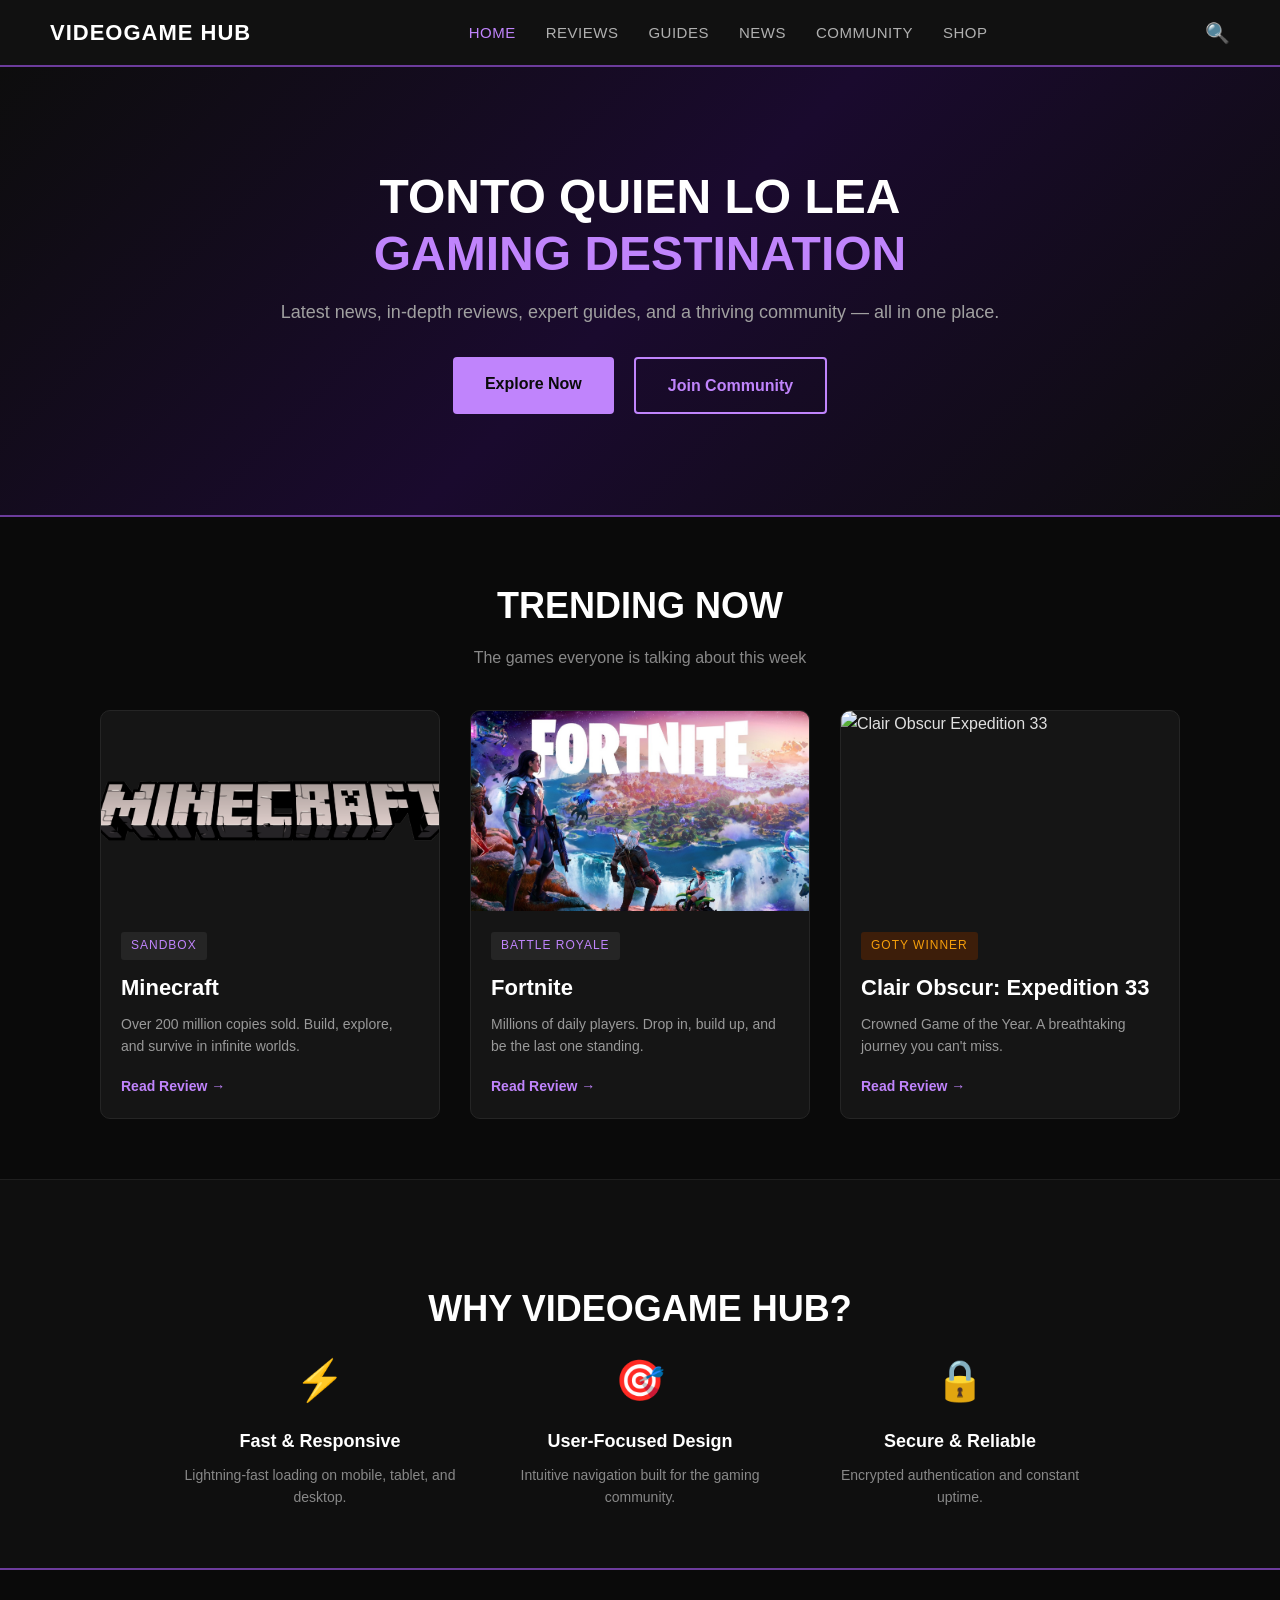
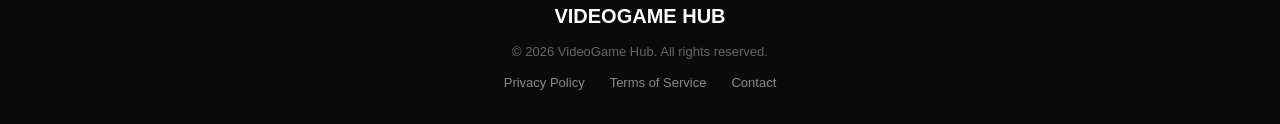
==== index.html @ 98207cf0 "Update index.html" ====
<!DOCTYPE html>
<html lang="en">
<head>
    <meta charset="UTF-8">
    <meta name="viewport" content="width=device-width, initial-scale=1.0">
    <title>VideoGame Hub | Your Ultimate Gaming Destination</title>
    <link rel="stylesheet" href="styles.css">
</head>
<body>
    <header>
        <nav class="navbar">
            <div class="logo">VIDEOGAME HUB</div>
            <ul class="nav-links">
                <li><a href="#" class="active">Home</a></li>
                <li><a href="#">Reviews</a></li>
                <li><a href="#">Guides</a></li>
                <li><a href="#">News</a></li>
                <li><a href="#">Community</a></li>
                <li><a href="#">Shop</a></li>
            </ul>
            <div class="search-icon">🔍</div>
        </nav>
    </header>
    <section class="hero">
        <div class="hero-overlay">
            <h1>TONTO QUIEN LO LEA<br><span>GAMING DESTINATION</span></h1>
            <p>Latest news, in-depth reviews, expert guides, and a thriving community — all in one place.</p>
            <div class="hero-buttons">
                <a href="#" class="btn-primary">Explore Now</a>
                <a href="#" class="btn-secondary">Join Community</a>
            </div>
        </div>
    </section>
    <section class="featured">
        <h2 class="section-title">TRENDING NOW</h2>
        <p class="section-subtitle">The games everyone is talking about this week</p>

        <div class="cards-container">
            <div class="game-card">
                <img src="./imagenes/Minecraft-Logo-2013-2021.png" alt="Minecraft" class="card-img">
                <div class="card-info">
                    <span class="tag">Sandbox</span>
                    <h3>Minecraft</h3>
                    <p>Over 200 million copies sold. Build, explore, and survive in infinite worlds.</p>
                    <a href="#" class="card-link">Read Review →</a>
                </div>
            </div>
            <div class="game-card">
                <img src="./imagenes/fortnite.jpeg" alt="Fortnite" class="card-img">
                <div class="card-info">
                    <span class="tag">Battle Royale</span>
                    <h3>Fortnite</h3>
                    <p>Millions of daily players. Drop in, build up, and be the last one standing.</p>
                    <a href="#" class="card-link">Read Review →</a>
                </div>
            </div>
            <div class="game-card">
                <img src="./imagenes/expedition33.jpg" alt="Clair Obscur Expedition 33" class="card-img">
                <div class="card-info">
                    <span class="tag winner">GOTY Winner</span>
                    <h3>Clair Obscur: Expedition 33</h3>
                    <p>Crowned Game of the Year. A breathtaking journey you can't miss.</p>
                    <a href="#" class="card-link">Read Review →</a>
                </div>
            </div>

        </div>
    </section>
    <section class="why-us">
        <h2 class="section-title">WHY VIDEOGAME HUB?</h2>
        <div class="features-grid">
            <div class="feature-item">
                <span class="feature-icon">⚡</span>
                <h4>Fast & Responsive</h4>
                <p>Lightning-fast loading on mobile, tablet, and desktop.</p>
            </div>
            <div class="feature-item">
                <span class="feature-icon">🎯</span>
                <h4>User-Focused Design</h4>
                <p>Intuitive navigation built for the gaming community.</p>
            </div>
            <div class="feature-item">
                <span class="feature-icon">🔒</span>
                <h4>Secure & Reliable</h4>
                <p>Encrypted authentication and constant uptime.</p>
            </div>
        </div>
    </section>
    <footer>
        <div class="footer-content">
            <div class="footer-logo">VIDEOGAME HUB</div>
            <p>&copy; 2026 VideoGame Hub. All rights reserved.</p>
            <div class="footer-links">
                <a href="#">Privacy Policy</a>
                <a href="#">Terms of Service</a>
                <a href="#">Contact</a>
            </div>
        </div>
    </footer>

</body>
</html>
---- styles.css ----
* {
    margin: 0;
    padding: 0;
    box-sizing: border-box;
}

body {
    font-family: 'Segoe UI', 'Arial', sans-serif;
    background-color: #0a0a0a;
    color: #e0e0e0;
    line-height: 1.6;
}
.navbar {
    display: flex;
    align-items: center;
    justify-content: space-between;
    background-color: #111111;
    padding: 15px 50px;
    border-bottom: 2px solid #6c3c9c;
    position: sticky;
    top: 0;
    z-index: 1000;
}

.logo {
    font-size: 22px;
    font-weight: 700;
    color: #ffffff;
    letter-spacing: 1px;
}

.nav-links {
    list-style: none;
    display: flex;
    gap: 30px;
}

.nav-links a {
    text-decoration: none;
    color: #b0b0b0;
    font-size: 15px;
    font-weight: 500;
    text-transform: uppercase;
    letter-spacing: 0.5px;
    transition: color 0.3s ease;
}

.nav-links a:hover,
.nav-links a.active {
    color: #c084fc;
}

.search-icon {
    font-size: 20px;
    cursor: pointer;
    color: #b0b0b0;
    transition: color 0.3s ease;
}

.search-icon:hover {
    color: #c084fc;
}
.hero {
    background: linear-gradient(135deg, #0d0d0d 0%, #1a0a2e 50%, #0d0d0d 100%);
    min-height: 450px;
    display: flex;
    align-items: center;
    justify-content: center;
    text-align: center;
    border-bottom: 2px solid #6c3c9c;
}

.hero-overlay {
    max-width: 800px;
    padding: 40px 20px;
}

.hero h1 {
    font-size: 48px;
    color: #ffffff;
    margin-bottom: 15px;
    line-height: 1.2;
}

.hero h1 span {
    color: #c084fc;
}

.hero p {
    font-size: 18px;
    color: #a0a0a0;
    margin-bottom: 30px;
}

.hero-buttons {
    display: flex;
    gap: 20px;
    justify-content: center;
    flex-wrap: wrap;
}

.btn-primary {
    background: #c084fc;
    color: #0a0a0a;
    padding: 14px 32px;
    text-decoration: none;
    font-weight: 700;
    border-radius: 4px;
    transition: background 0.3s ease;
}

.btn-primary:hover {
    background: #a855f7;
}

.btn-secondary {
    background: transparent;
    color: #c084fc;
    padding: 14px 32px;
    text-decoration: none;
    font-weight: 700;
    border: 2px solid #c084fc;
    border-radius: 4px;
    transition: all 0.3s ease;
}

.btn-secondary:hover {
    background: #c084fc;
    color: #0a0a0a;
}
.section-title {
    text-align: center;
    font-size: 36px;
    color: #ffffff;
    margin-top: 60px;
    margin-bottom: 10px;
}

.section-subtitle {
    text-align: center;
    color: #888888;
    font-size: 16px;
    margin-bottom: 40px;
}
.cards-container {
    display: flex;
    justify-content: center;
    gap: 30px;
    flex-wrap: wrap;
    padding: 0 50px 40px 50px;
    max-width: 1300px;
    margin: 0 auto;
}

.game-card {
    background: #151515;
    border-radius: 10px;
    overflow: hidden;
    width: 340px;
    border: 1px solid #252525;
    transition: transform 0.3s ease, border-color 0.3s ease, box-shadow 0.3s ease;
}

.game-card:hover {
    transform: translateY(-8px);
    border-color: #c084fc;
    box-shadow: 0 10px 30px rgba(192, 132, 252, 0.15);
}

.card-img {
    width: 100%;
    height: 200px;
    object-fit: cover;
    display: block;
}

.card-info {
    padding: 20px;
}

.tag {
    display: inline-block;
    background: #252525;
    color: #c084fc;
    font-size: 12px;
    padding: 4px 10px;
    border-radius: 3px;
    text-transform: uppercase;
    letter-spacing: 1px;
    margin-bottom: 10px;
}

.tag.winner {
    background: #3d1e0a;
    color: #f59e0b;
}

.card-info h3 {
    font-size: 22px;
    color: #ffffff;
    margin-bottom: 8px;
}

.card-info p {
    font-size: 14px;
    color: #999999;
    margin-bottom: 15px;
}

.card-link {
    text-decoration: none;
    color: #c084fc;
    font-weight: 600;
    font-size: 14px;
    transition: color 0.3s ease;
}

.card-link:hover {
    color: #ffffff;
}
.why-us {
    background: #0f0f0f;
    padding: 40px 50px 60px 50px;
    border-top: 1px solid #1f1f1f;
    margin-top: 20px;
}

.features-grid {
    display: flex;
    justify-content: center;
    gap: 40px;
    flex-wrap: wrap;
    max-width: 1100px;
    margin: 0 auto;
}

.feature-item {
    text-align: center;
    max-width: 280px;
}

.feature-icon {
    font-size: 40px;
    display: block;
    margin-bottom: 15px;
}

.feature-item h4 {
    font-size: 18px;
    color: #ffffff;
    margin-bottom: 8px;
}

.feature-item p {
    font-size: 14px;
    color: #888888;
}
footer {
    background: #0a0a0a;
    border-top: 2px solid #6c3c9c;
    padding: 30px 50px;
    text-align: center;
}

.footer-logo {
    font-size: 20px;
    font-weight: 700;
    color: #ffffff;
    margin-bottom: 10px;
}

footer p {
    font-size: 13px;
    color: #666666;
    margin-bottom: 10px;
}

.footer-links {
    display: flex;
    justify-content: center;
    gap: 25px;
}

.footer-links a {
    text-decoration: none;
    color: #888888;
    font-size: 13px;
    transition: color 0.3s ease;
}

.footer-links a:hover {
    color: #c084fc;
}
@media (max-width: 768px) {
    .navbar {
        flex-direction: column;
        gap: 15px;
        padding: 15px 20px;
    }

    .nav-links {
        gap: 15px;
        flex-wrap: wrap;
        justify-content: center;
    }

    .hero h1 {
        font-size: 28px;
    }

    .cards-container {
        padding: 0 20px 30px 20px;
    }

    .game-card {
        width: 100%;
        max-width: 400px;
    }

    .features-grid {
        gap: 25px;
    }
}
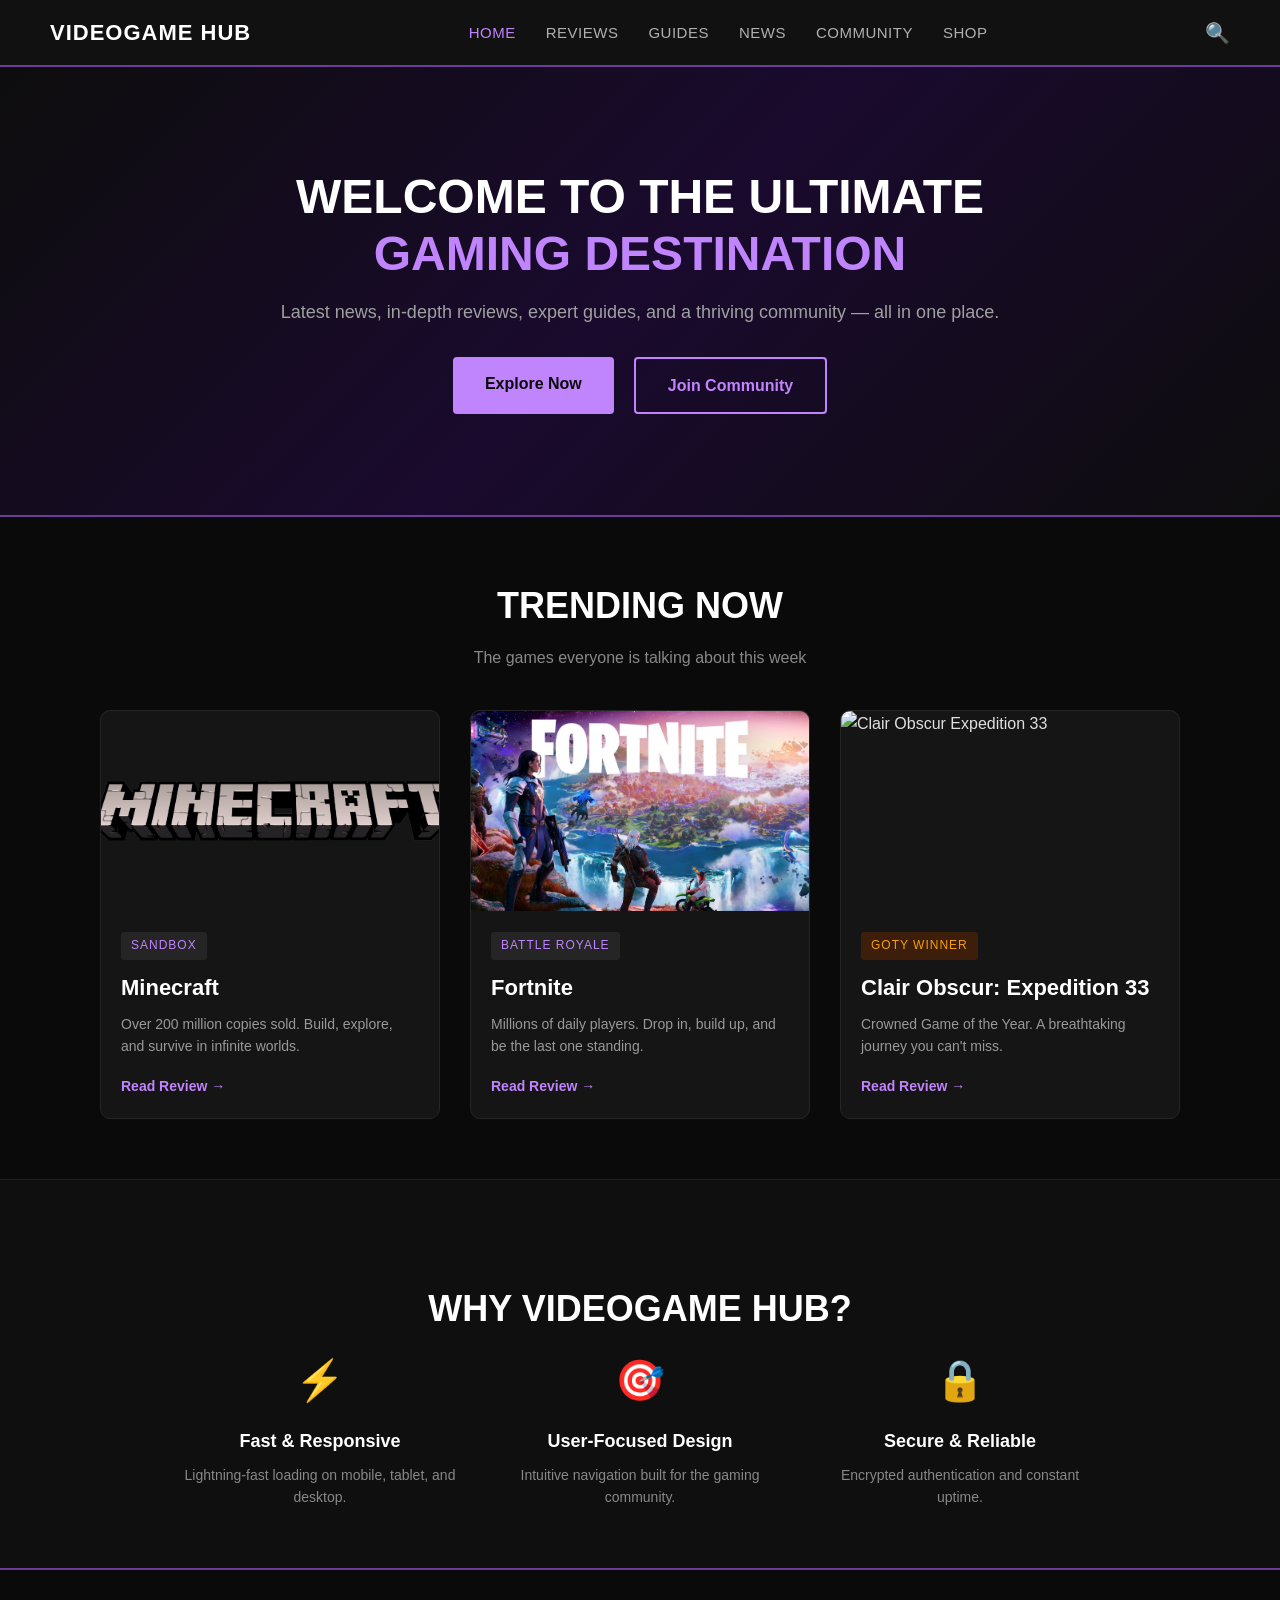
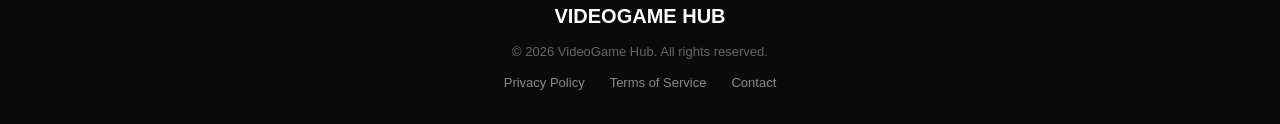
==== commit 2b5c84e1: "Update index.html" ====
--- a/index.html
+++ b/index.html
@@ -3,7 +3,7 @@
 <head>
     <meta charset="UTF-8">
     <meta name="viewport" content="width=device-width, initial-scale=1.0">
-    <title>VideoGame Hub | Your Ultimate Gaming Destination</title>
+    <title>Hola UwU</title>
     <link rel="stylesheet" href="styles.css">
 </head>
 <body>
@@ -23,7 +23,7 @@
     </header>
     <section class="hero">
         <div class="hero-overlay">
-            <h1>TONTO QUIEN LO LEA<br><span>GAMING DESTINATION</span></h1>
+            <h1>WELCOME TO THE ULTIMATE<br><span>GAMING DESTINATION</span></h1>
             <p>Latest news, in-depth reviews, expert guides, and a thriving community — all in one place.</p>
             <div class="hero-buttons">
                 <a href="#" class="btn-primary">Explore Now</a>
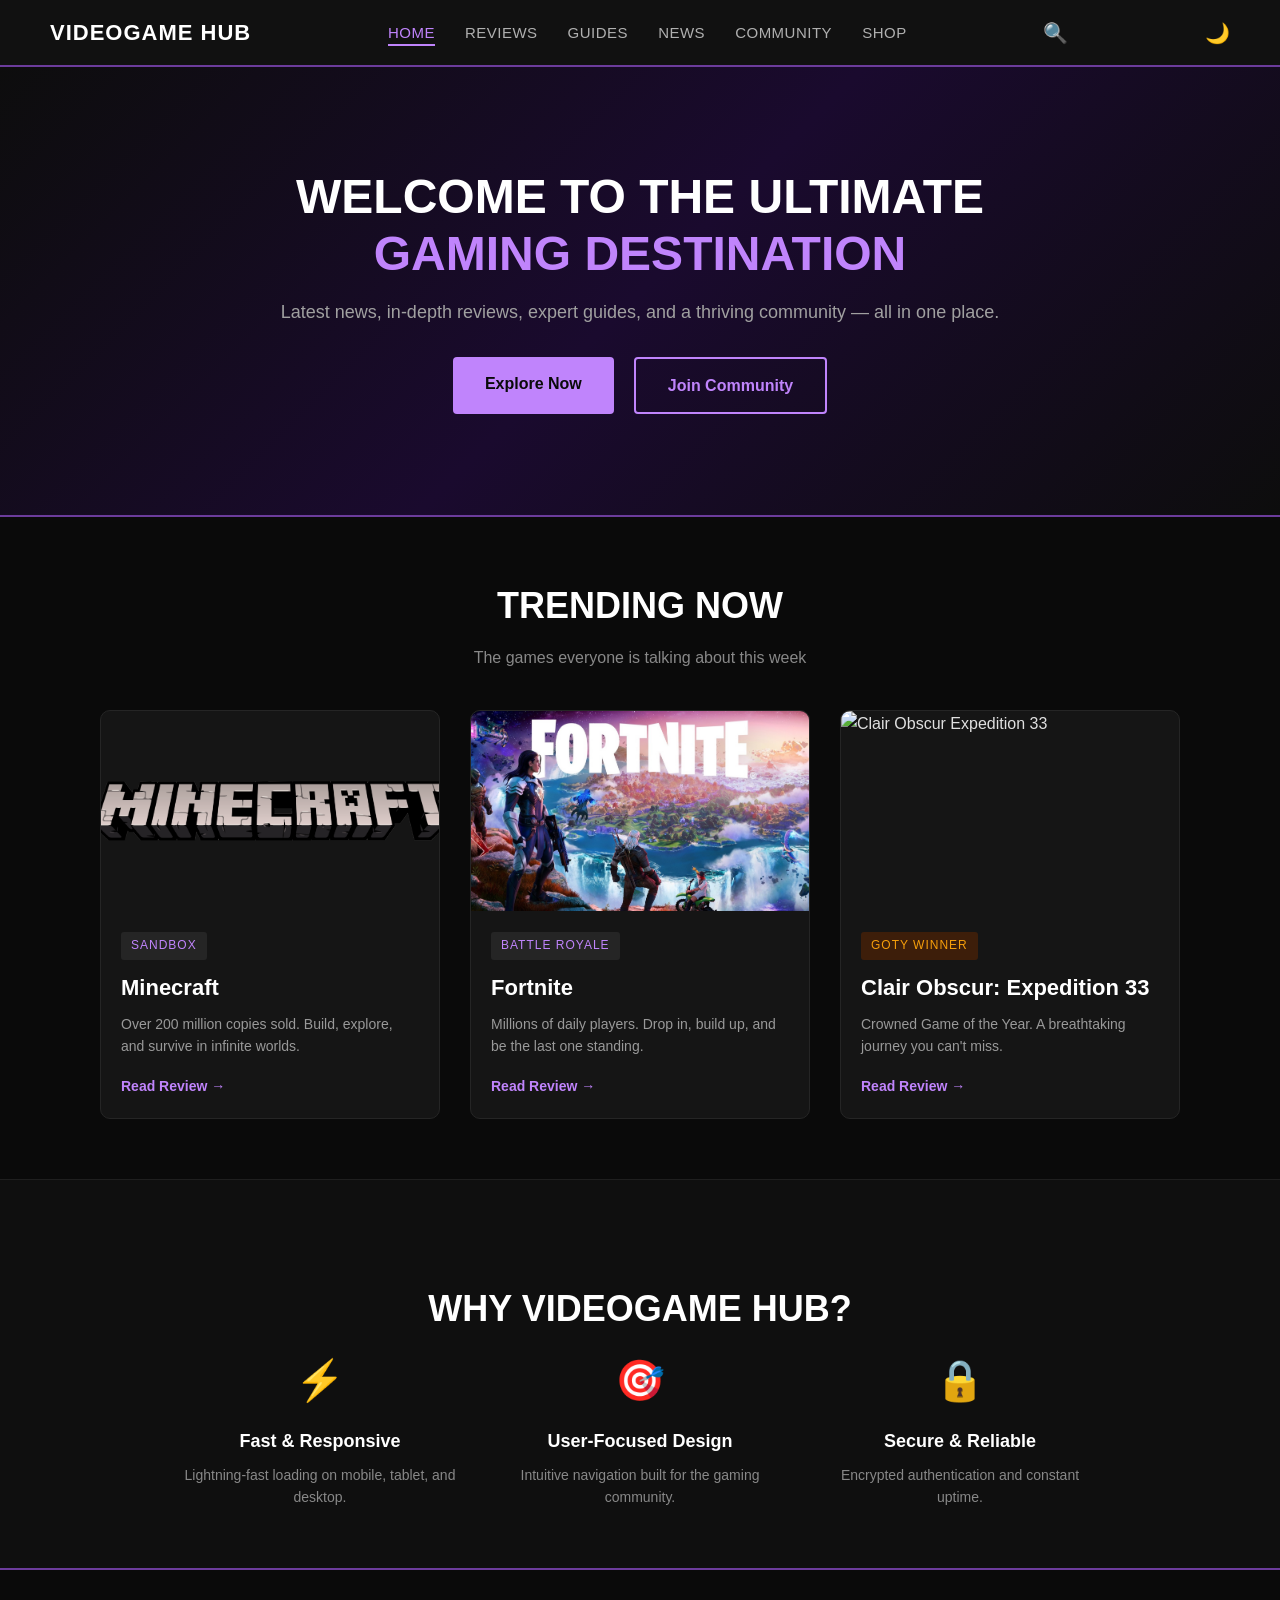
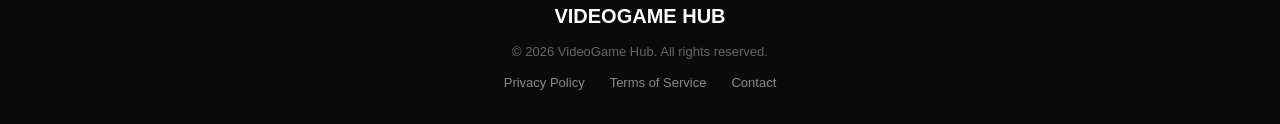
==== commit 76d1cef3: "Add files via upload" ====
--- a/index.html
+++ b/index.html
@@ -3,7 +3,7 @@
 <head>
     <meta charset="UTF-8">
     <meta name="viewport" content="width=device-width, initial-scale=1.0">
-    <title>Hola UwU</title>
+    <title>VideoGame Hub | Your Ultimate Gaming Destination</title>
     <link rel="stylesheet" href="styles.css">
 </head>
 <body>
@@ -11,14 +11,15 @@
         <nav class="navbar">
             <div class="logo">VIDEOGAME HUB</div>
             <ul class="nav-links">
-                <li><a href="#" class="active">Home</a></li>
-                <li><a href="#">Reviews</a></li>
-                <li><a href="#">Guides</a></li>
-                <li><a href="#">News</a></li>
-                <li><a href="#">Community</a></li>
+                <li><a href="index.html" class="active">Home</a></li>
+                <li><a href="reviews.html">Reviews</a></li>
+                <li><a href="guides.html">Guides</a></li>
+                <li><a href="news.html">News</a></li>
+                <li><a href="community.html">Community</a></li>
                 <li><a href="#">Shop</a></li>
             </ul>
             <div class="search-icon">🔍</div>
+            <div class="search-icon" id="theme-toggle" style="cursor: pointer;" title="Toggle dark/light mode">🌙</div>
         </nav>
     </header>
     <section class="hero">
@@ -97,6 +98,6 @@
             </div>
         </div>
     </footer>
-
+    <script src="script.js"></script>
 </body>
-</html>
+</html>
--- a/styles.css
+++ b/styles.css
@@ -320,4 +320,467 @@
     .features-grid {
         gap: 25px;
     }
+}
+/* ========== PAGE HERO (Reviews, Guides, News, Community) ========== */
+.page-hero {
+    background: linear-gradient(135deg, #0d0d0d 0%, #1a0a2e 50%, #0d0d0d 100%);
+    text-align: center;
+    padding: 80px 20px 60px 20px;
+    border-bottom: 2px solid #4a4a6a;
+}
+
+.page-hero h1 {
+    font-size: 42px;
+    color: #ffffff;
+    margin-bottom: 10px;
+}
+
+.page-hero p {
+    font-size: 16px;
+    color: #a0a0a0;
+}
+
+/* ========== REVIEWS PAGE ========== */
+.review-list {
+    max-width: 1000px;
+    margin: 40px auto;
+    padding: 0 30px;
+}
+
+.review-row {
+    display: flex;
+    gap: 30px;
+    background: #151515;
+    border: 1px solid #252525;
+    border-radius: 10px;
+    padding: 25px;
+    margin-bottom: 25px;
+    transition: border-color 0.3s ease;
+}
+
+.review-row:hover {
+    border-color: #c084fc;
+}
+
+.review-img {
+    width: 180px;
+    height: 180px;
+    object-fit: contain;
+    background: #0a0a0a;
+    border-radius: 6px;
+    padding: 10px;
+}
+
+.review-content {
+    flex: 1;
+}
+
+.review-score {
+    display: inline-block;
+    background: #c084fc;
+    color: #0a0a0a;
+    font-weight: 700;
+    font-size: 18px;
+    padding: 4px 14px;
+    border-radius: 4px;
+    margin-bottom: 10px;
+}
+
+.review-content h3 {
+    font-size: 24px;
+    color: #ffffff;
+    margin-bottom: 4px;
+}
+
+.review-meta {
+    font-size: 13px;
+    color: #777777;
+    margin-bottom: 12px;
+}
+
+.review-content p {
+    font-size: 15px;
+    color: #b0b0b0;
+    line-height: 1.7;
+    margin-bottom: 12px;
+}
+
+.review-verdict {
+    background: #1a1a1a;
+    border-left: 4px solid #c084fc;
+    padding: 10px 15px;
+    color: #c084fc;
+    font-weight: 600;
+    font-size: 14px;
+}
+
+/* ========== GUIDES PAGE ========== */
+.guides-grid {
+    display: flex;
+    justify-content: center;
+    gap: 30px;
+    flex-wrap: wrap;
+    max-width: 1100px;
+    margin: 40px auto;
+    padding: 0 30px;
+}
+
+.guide-card {
+    background: #151515;
+    border: 1px solid #252525;
+    border-radius: 10px;
+    padding: 25px;
+    width: 320px;
+    text-align: center;
+    transition: border-color 0.3s ease, transform 0.3s ease;
+}
+
+.guide-card:hover {
+    border-color: #c084fc;
+    transform: translateY(-5px);
+}
+
+.guide-img {
+    width: 100%;
+    height: 140px;
+    object-fit: contain;
+    background: #0a0a0a;
+    border-radius: 6px;
+    padding: 8px;
+    margin-bottom: 15px;
+}
+
+.guide-card h3 {
+    font-size: 19px;
+    color: #ffffff;
+    margin-bottom: 10px;
+}
+
+.guide-card p {
+    font-size: 14px;
+    color: #999999;
+    margin-bottom: 15px;
+    line-height: 1.6;
+}
+
+/* ========== NEWS PAGE ========== */
+.news-list {
+    max-width: 800px;
+    margin: 40px auto;
+    padding: 0 30px;
+}
+
+.news-item {
+    background: #151515;
+    border: 1px solid #252525;
+    border-radius: 10px;
+    padding: 25px 30px;
+    margin-bottom: 20px;
+    transition: border-color 0.3s ease;
+}
+
+.news-item:hover {
+    border-color: #c084fc;
+}
+
+.news-date {
+    font-size: 13px;
+    color: #777777;
+    margin-right: 15px;
+}
+
+.news-category {
+    display: inline-block;
+    background: #252525;
+    color: #c084fc;
+    font-size: 11px;
+    padding: 3px 10px;
+    border-radius: 3px;
+    text-transform: uppercase;
+    letter-spacing: 0.5px;
+}
+
+.news-item h3 {
+    font-size: 22px;
+    color: #ffffff;
+    margin: 12px 0 10px 0;
+}
+
+.news-item p {
+    font-size: 15px;
+    color: #b0b0b0;
+    line-height: 1.6;
+    margin-bottom: 12px;
+}
+
+/* ========== COMMUNITY PAGE ========== */
+.community-layout {
+    max-width: 900px;
+    margin: 40px auto;
+    padding: 0 30px;
+}
+
+.forum-categories h2 {
+    font-size: 24px;
+    color: #ffffff;
+    margin-bottom: 20px;
+}
+
+.forum-card {
+    background: #151515;
+    border: 1px solid #252525;
+    border-radius: 8px;
+    padding: 18px 22px;
+    margin-bottom: 12px;
+    transition: border-color 0.3s ease;
+}
+
+.forum-card:hover {
+    border-color: #c084fc;
+}
+
+.forum-card h3 {
+    font-size: 18px;
+    color: #ffffff;
+    margin-bottom: 4px;
+}
+
+.forum-card p {
+    font-size: 14px;
+    color: #999999;
+    margin-bottom: 6px;
+}
+
+.forum-stats {
+    font-size: 12px;
+    color: #666666;
+}
+
+.cta-box {
+    background: linear-gradient(135deg, #1a0a2e, #151515);
+    border: 2px solid #c084fc;
+    border-radius: 10px;
+    padding: 35px;
+    text-align: center;
+    margin-top: 30px;
+}
+
+.cta-box h2 {
+    font-size: 24px;
+    color: #ffffff;
+    margin-bottom: 10px;
+}
+
+.cta-box p {
+    font-size: 15px;
+    color: #b0b0b0;
+    margin-bottom: 20px;
+}
+
+.cta-login {
+    font-size: 13px !important;
+    margin-top: 15px !important;
+    color: #888888 !important;
+}
+
+.cta-login a {
+    color: #c084fc;
+    text-decoration: none;
+}
+
+.cta-login a:hover {
+    text-decoration: underline;
+}
+
+/* ========== ACTIVE NAV LINK ========== */
+.nav-links a.active {
+    color: #c084fc;
+    border-bottom: 2px solid #c084fc;
+    padding-bottom: 3px;
+}
+/* ========== SEARCH BAR ========== */
+.search-bar-container {
+    max-width: 1000px;
+    margin: 30px auto 0 auto;
+    padding: 0 30px;
+}
+
+.search-bar {
+    width: 100%;
+    padding: 14px 20px;
+    background: #151515;
+    border: 1px solid #333333;
+    border-radius: 8px;
+    color: #ffffff;
+    font-size: 16px;
+    outline: none;
+    transition: border-color 0.3s ease, box-shadow 0.3s ease;
+}
+
+.search-bar:focus {
+    border-color: #c084fc;
+    box-shadow: 0 0 15px rgba(192, 132, 252, 0.2);
+}
+
+.search-bar::placeholder {
+    color: #666666;
+}
+
+/* ========== LIGHT MODE ========== */
+body.light-mode {
+    background-color: #f5f5f5;
+    color: #1a1a1a;
+}
+
+body.light-mode .navbar {
+    background-color: #ffffff;
+    border-bottom: 2px solid #6c3c9c;
+}
+
+body.light-mode .logo,
+body.light-mode .nav-links a {
+    color: #1a1a1a;
+}
+
+body.light-mode .nav-links a:hover,
+body.light-mode .nav-links a.active {
+    color: #7c3aed;
+}
+
+body.light-mode .hero,
+body.light-mode .page-hero {
+    background: linear-gradient(135deg, #ede9fe 0%, #ddd6fe 50%, #ede9fe 100%);
+    border-bottom: 2px solid #c4b5fd;
+}
+
+body.light-mode .hero h1,
+body.light-mode .page-hero h1 {
+    color: #1a1a1a;
+}
+
+body.light-mode .hero h1 span {
+    color: #7c3aed;
+}
+
+body.light-mode .hero p,
+body.light-mode .page-hero p {
+    color: #555555;
+}
+
+body.light-mode .game-card,
+body.light-mode .review-row,
+body.light-mode .guide-card,
+body.light-mode .news-item,
+body.light-mode .forum-card,
+body.light-mode .search-bar,
+body.light-mode .cta-box {
+    background: #ffffff;
+    border-color: #d4d4d8;
+}
+
+body.light-mode .game-card:hover,
+body.light-mode .review-row:hover,
+body.light-mode .guide-card:hover,
+body.light-mode .news-item:hover,
+body.light-mode .forum-card:hover {
+    border-color: #7c3aed;
+    box-shadow: 0 10px 30px rgba(124, 58, 237, 0.1);
+}
+
+body.light-mode .card-info h3,
+body.light-mode .review-content h3,
+body.light-mode .guide-card h3,
+body.light-mode .news-item h3,
+body.light-mode .forum-card h3,
+body.light-mode .section-title,
+body.light-mode .cta-box h2,
+body.light-mode .forum-categories h2 {
+    color: #1a1a1a;
+}
+
+body.light-mode .card-info p,
+body.light-mode .review-content p,
+body.light-mode .guide-card p,
+body.light-mode .news-item p,
+body.light-mode .forum-card p,
+body.light-mode .cta-box p {
+    color: #555555;
+}
+
+body.light-mode .tag {
+    background: #f4f4f5;
+    color: #7c3aed;
+}
+
+body.light-mode .tag.winner {
+    background: #fef3c7;
+    color: #b45309;
+}
+
+body.light-mode .review-verdict {
+    background: #f4f4f5;
+    border-left-color: #7c3aed;
+    color: #7c3aed;
+}
+
+body.light-mode .review-meta,
+body.light-mode .news-date,
+body.light-mode .forum-stats {
+    color: #888888;
+}
+
+body.light-mode .review-img,
+body.light-mode .guide-img {
+    background: #f4f4f5;
+}
+
+body.light-mode footer {
+    background: #ffffff;
+    border-top: 2px solid #c4b5fd;
+}
+
+body.light-mode footer p,
+body.light-mode .footer-links a {
+    color: #666666;
+}
+
+body.light-mode .search-bar {
+    background: #ffffff;
+    border-color: #d4d4d8;
+    color: #1a1a1a;
+}
+
+body.light-mode .search-bar::placeholder {
+    color: #999999;
+}
+
+body.light-mode .btn-primary {
+    background: #7c3aed;
+    color: #ffffff;
+}
+
+body.light-mode .btn-primary:hover {
+    background: #6d28d9;
+}
+
+body.light-mode .btn-secondary {
+    border-color: #7c3aed;
+    color: #7c3aed;
+}
+
+body.light-mode .btn-secondary:hover {
+    background: #7c3aed;
+    color: #ffffff;
+}
+
+/* ========== ANIMACIONES ========== */
+@keyframes fadeIn {
+    from {
+        opacity: 0;
+        transform: translateY(10px);
+    }
+    to {
+        opacity: 1;
+        transform: translateY(0);
+    }
 }
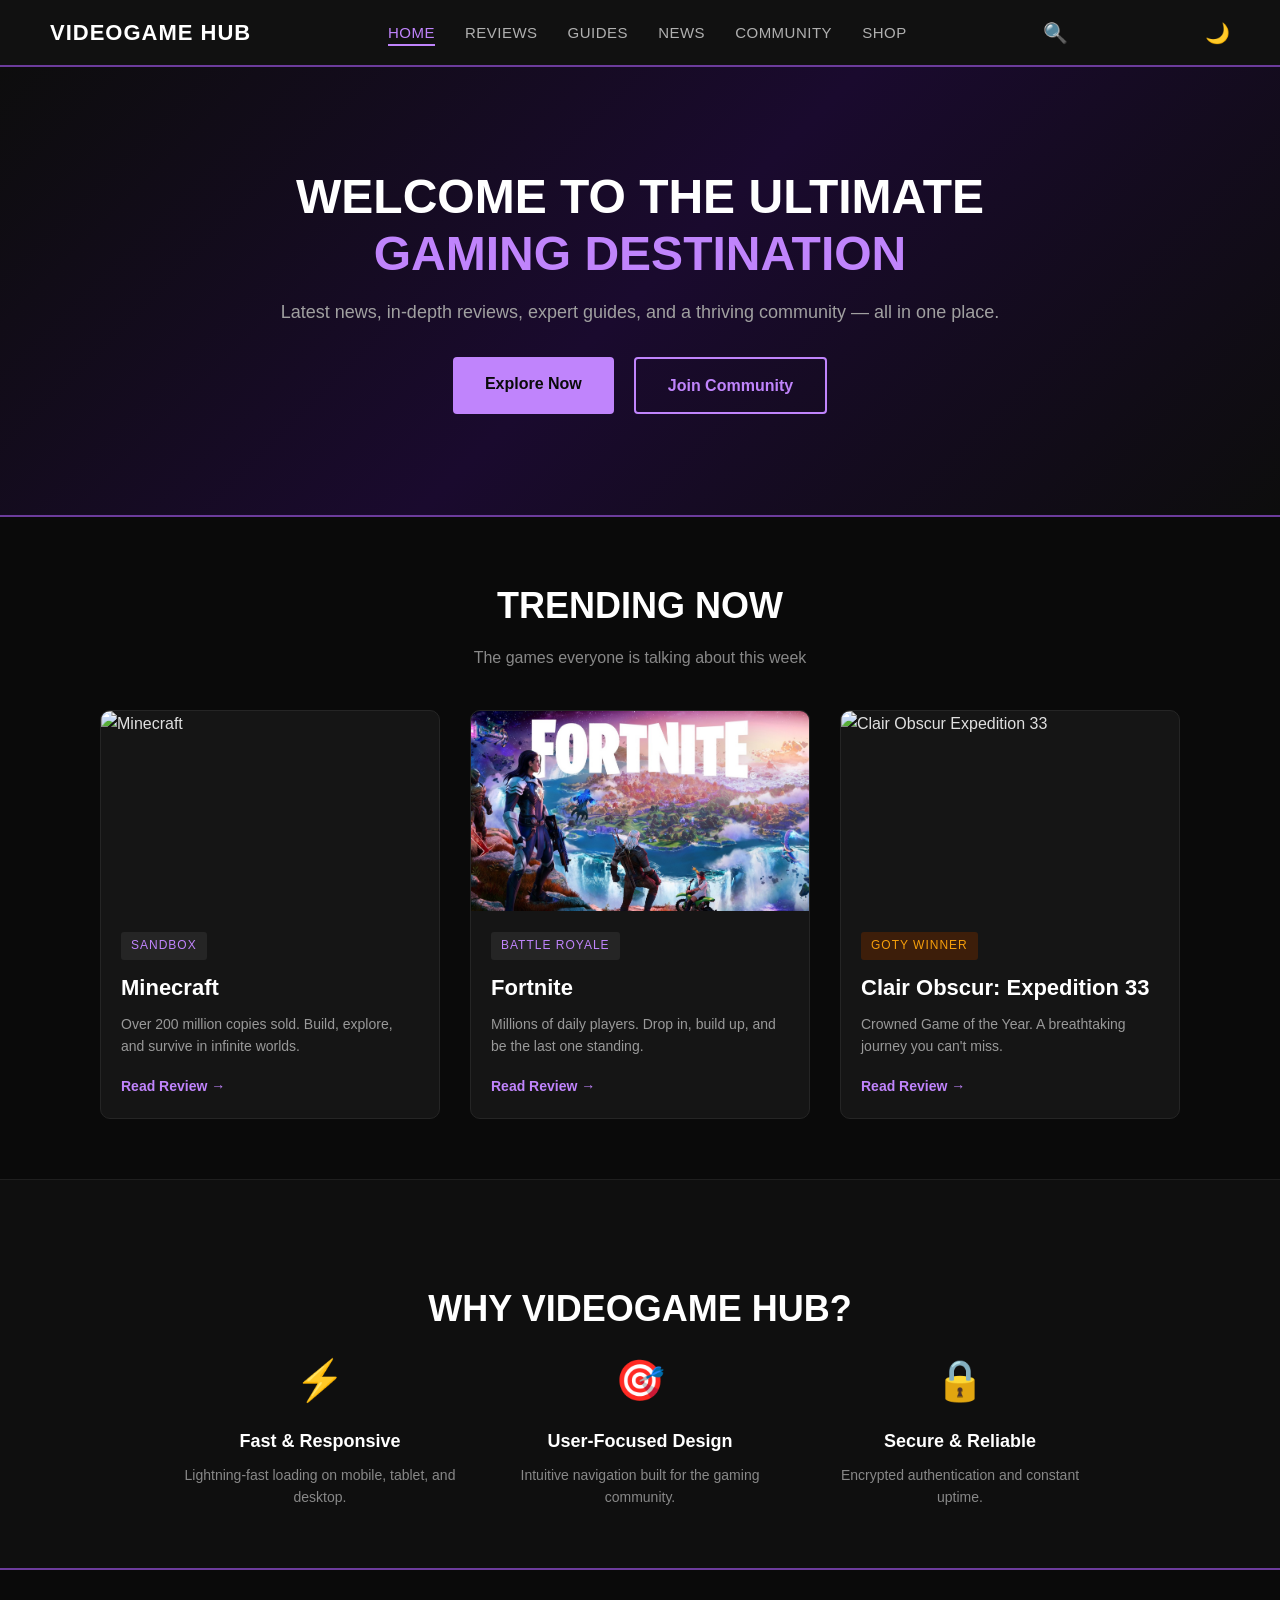
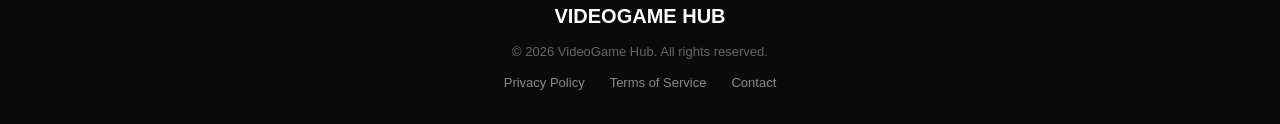
==== commit 5948f93a: "Update index.html" ====
--- a/index.html
+++ b/index.html
@@ -38,7 +38,7 @@
 
         <div class="cards-container">
             <div class="game-card">
-                <img src="./imagenes/Minecraft-Logo-2013-2021.png" alt="Minecraft" class="card-img">
+                <img src="./imagenes/1.png" alt="Minecraft" class="card-img">
                 <div class="card-info">
                     <span class="tag">Sandbox</span>
                     <h3>Minecraft</h3>
@@ -100,4 +100,4 @@
     </footer>
     <script src="script.js"></script>
 </body>
-</html>+</html>
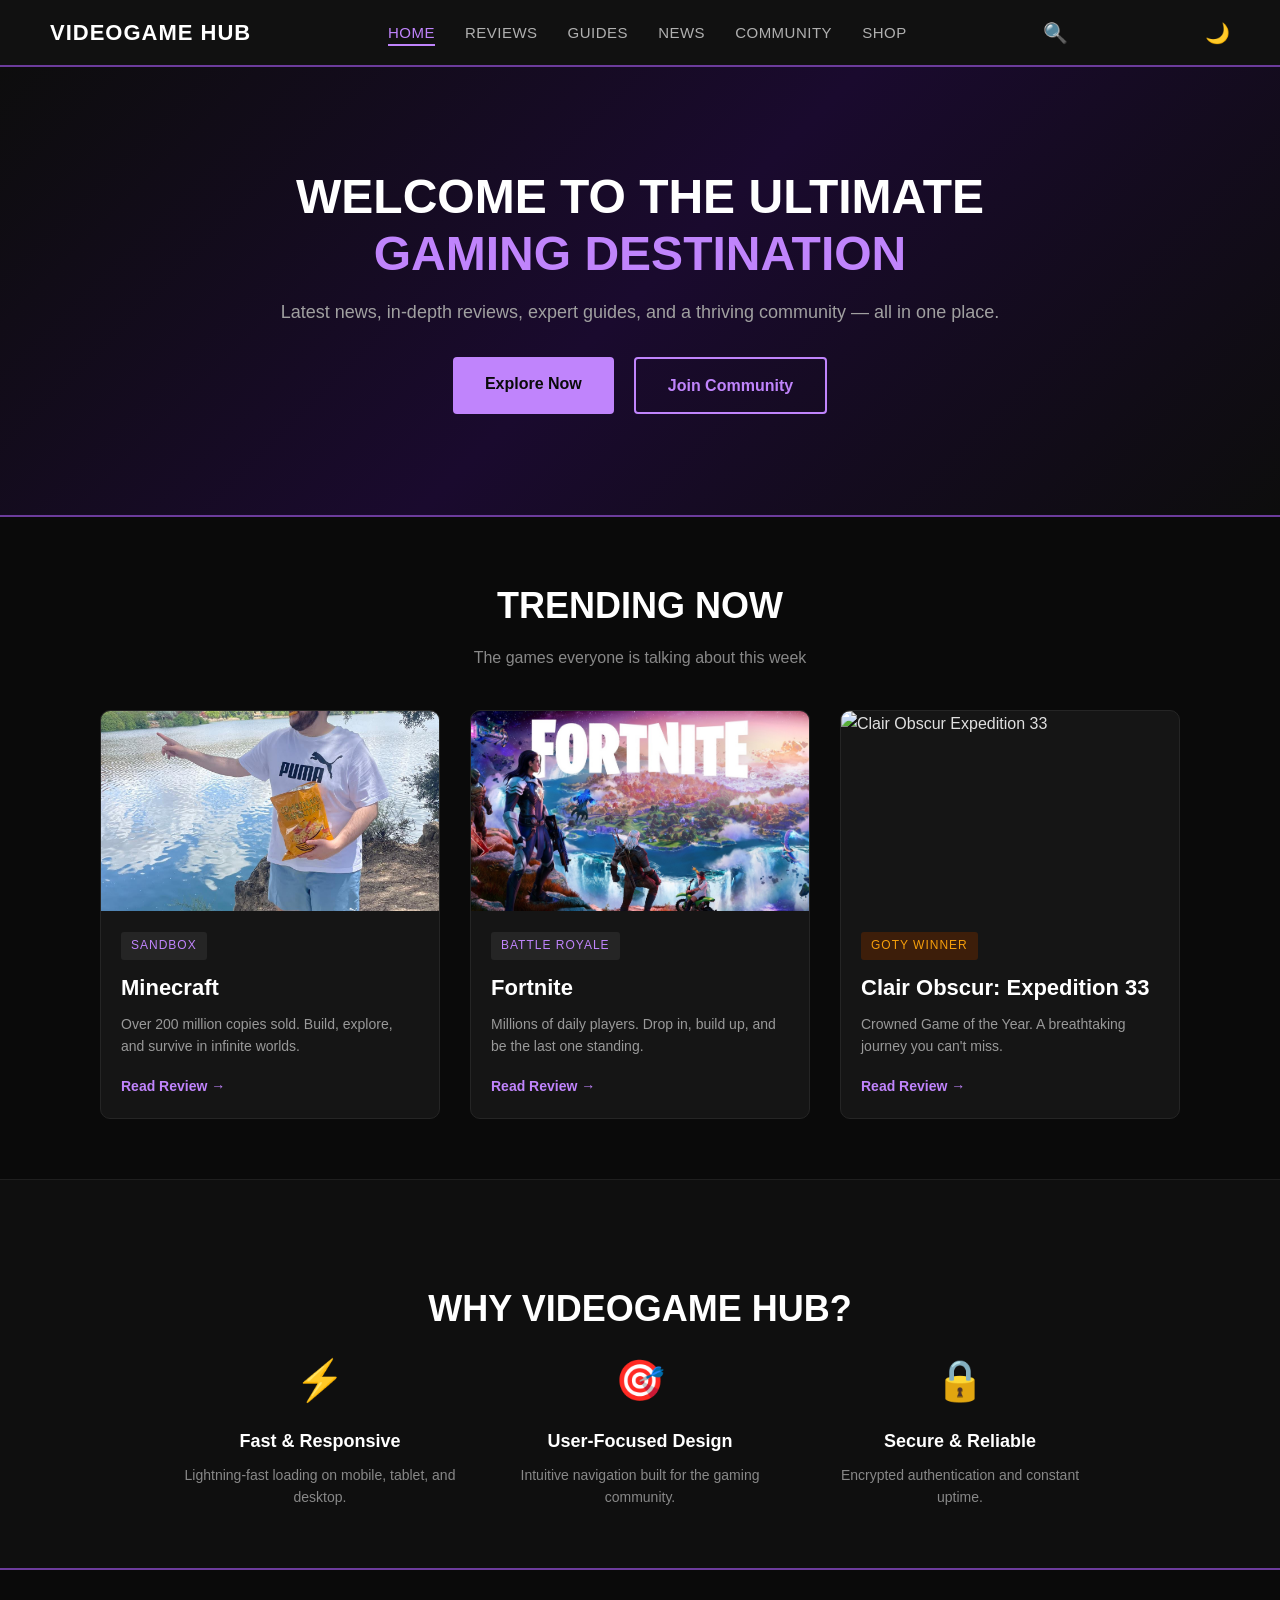
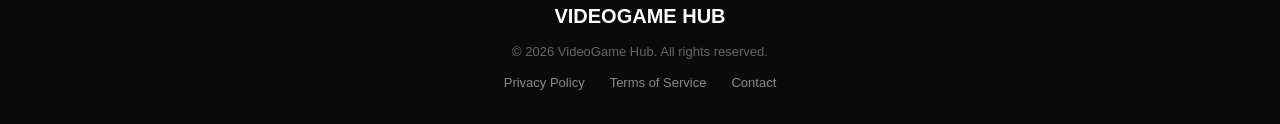
==== commit 275dbacf: "Update index.html" ====
--- a/index.html
+++ b/index.html
@@ -38,7 +38,7 @@
 
         <div class="cards-container">
             <div class="game-card">
-                <img src="./imagenes/1.png" alt="Minecraft" class="card-img">
+                <img src="./imagenes/1.jpg" alt="Minecraft" class="card-img">
                 <div class="card-info">
                     <span class="tag">Sandbox</span>
                     <h3>Minecraft</h3>
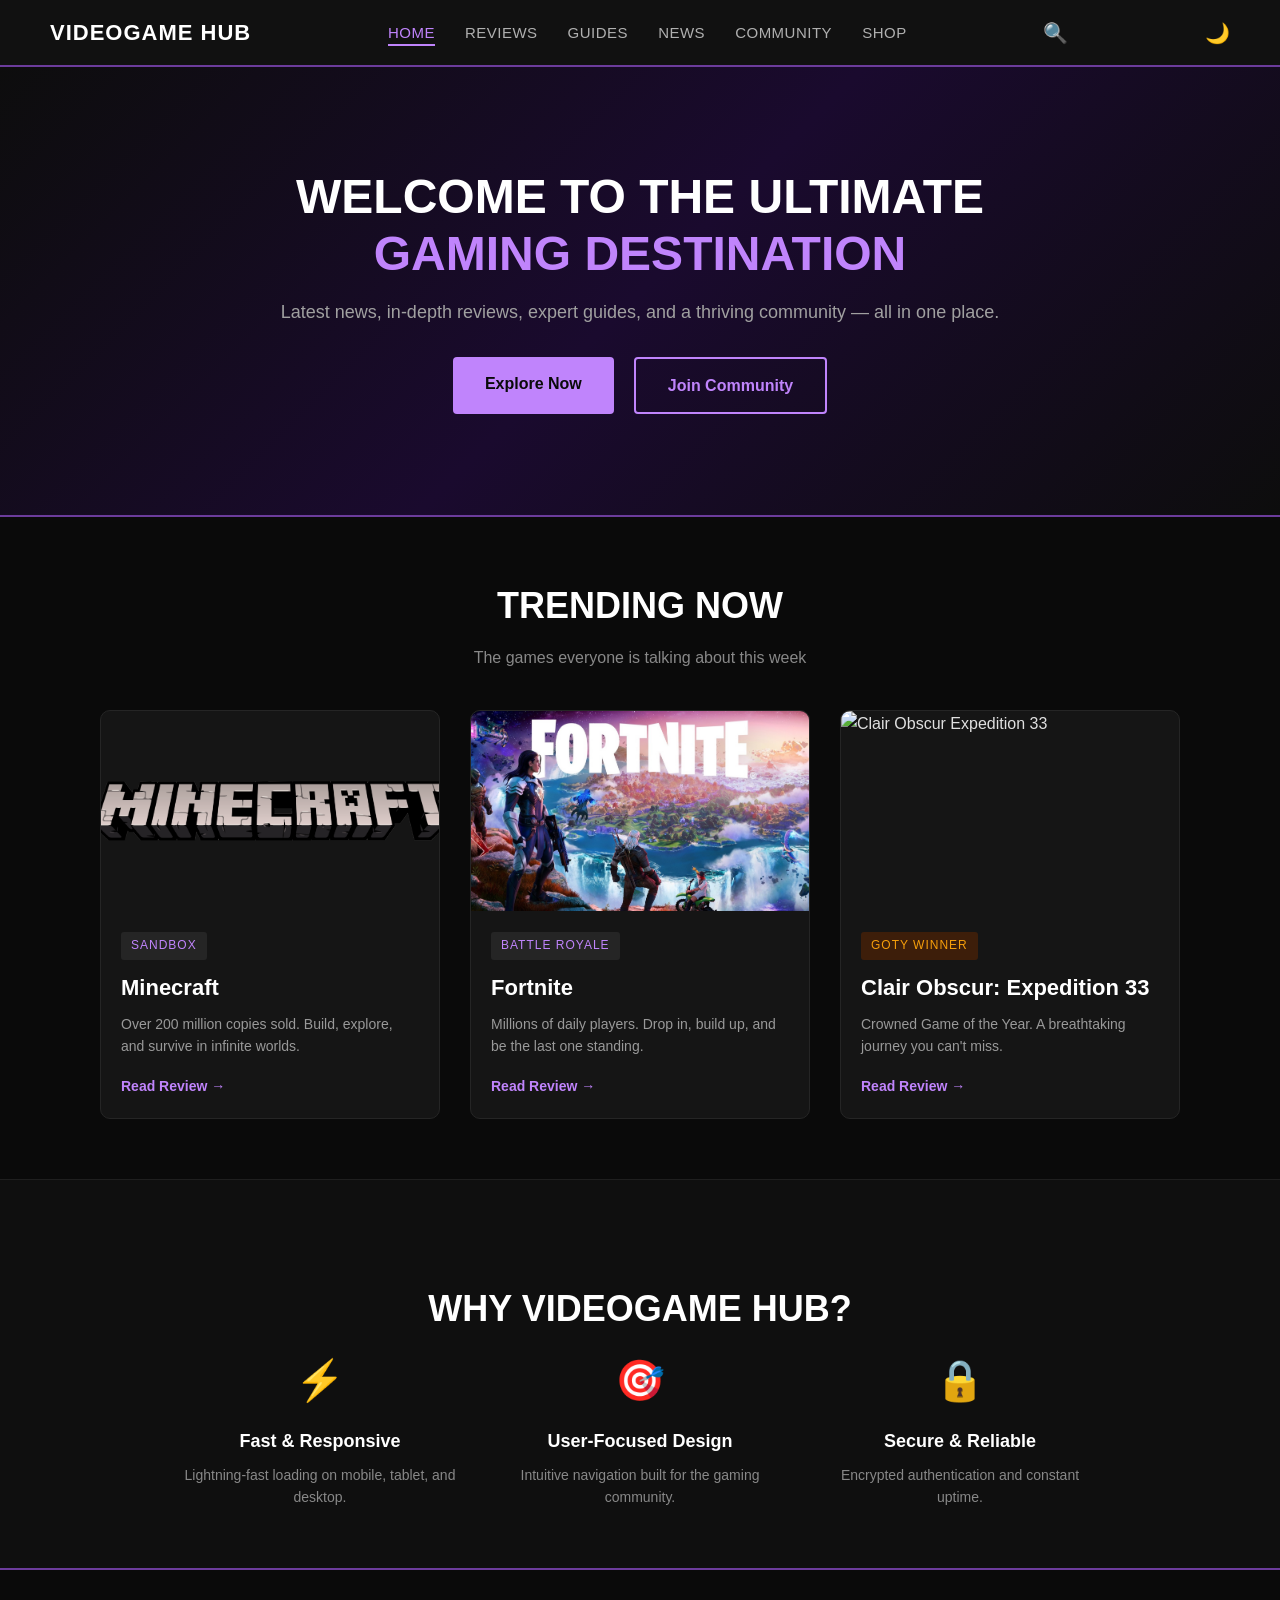
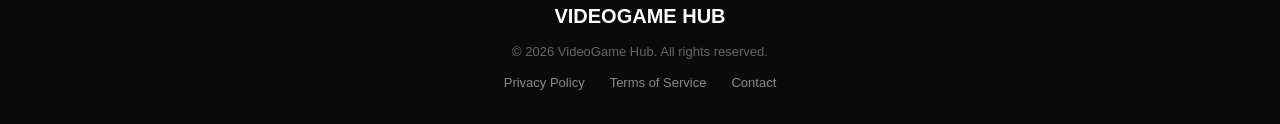
==== commit a1744da4: "Update index.html" ====
--- a/index.html
+++ b/index.html
@@ -38,7 +38,7 @@
 
         <div class="cards-container">
             <div class="game-card">
-                <img src="./imagenes/1.jpg" alt="Minecraft" class="card-img">
+                <img src="./imagenes/Minecraft-Logo-2013-2021.png" alt="Minecraft" class="card-img">
                 <div class="card-info">
                     <span class="tag">Sandbox</span>
                     <h3>Minecraft</h3>
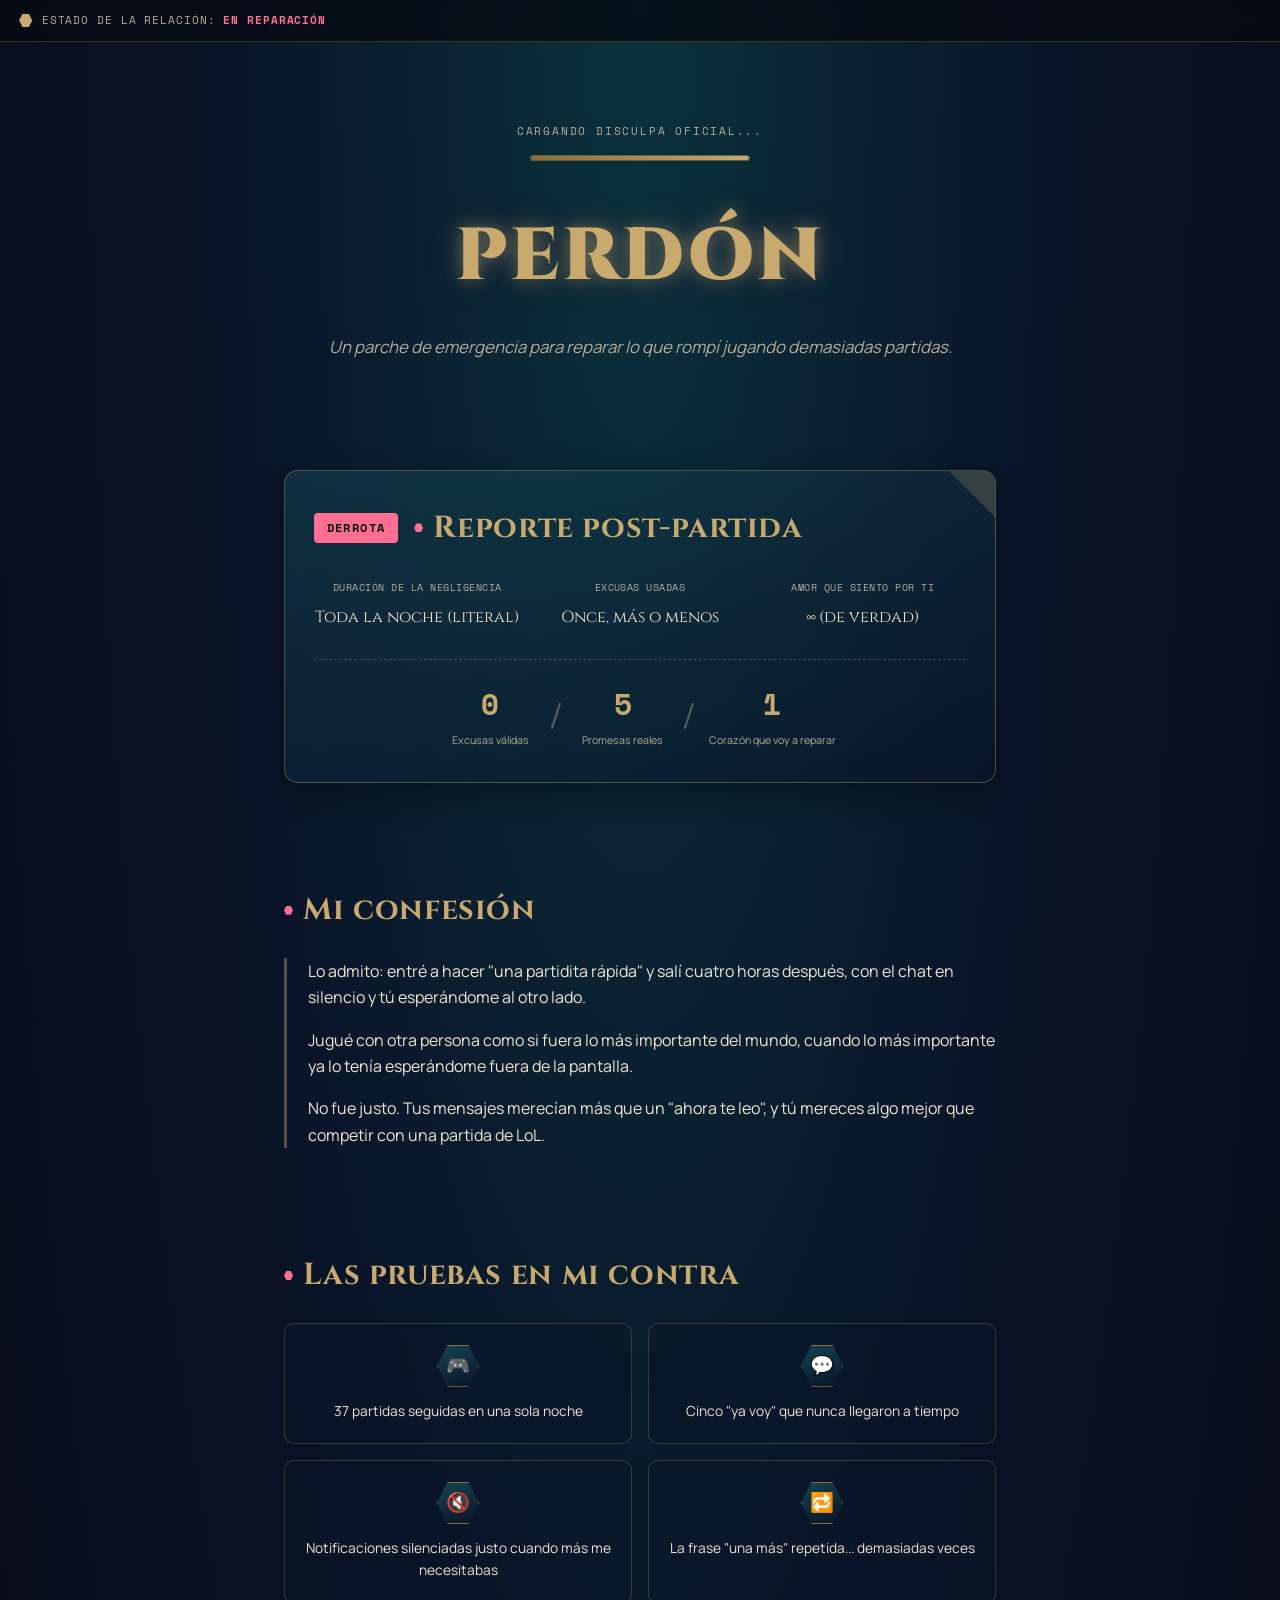
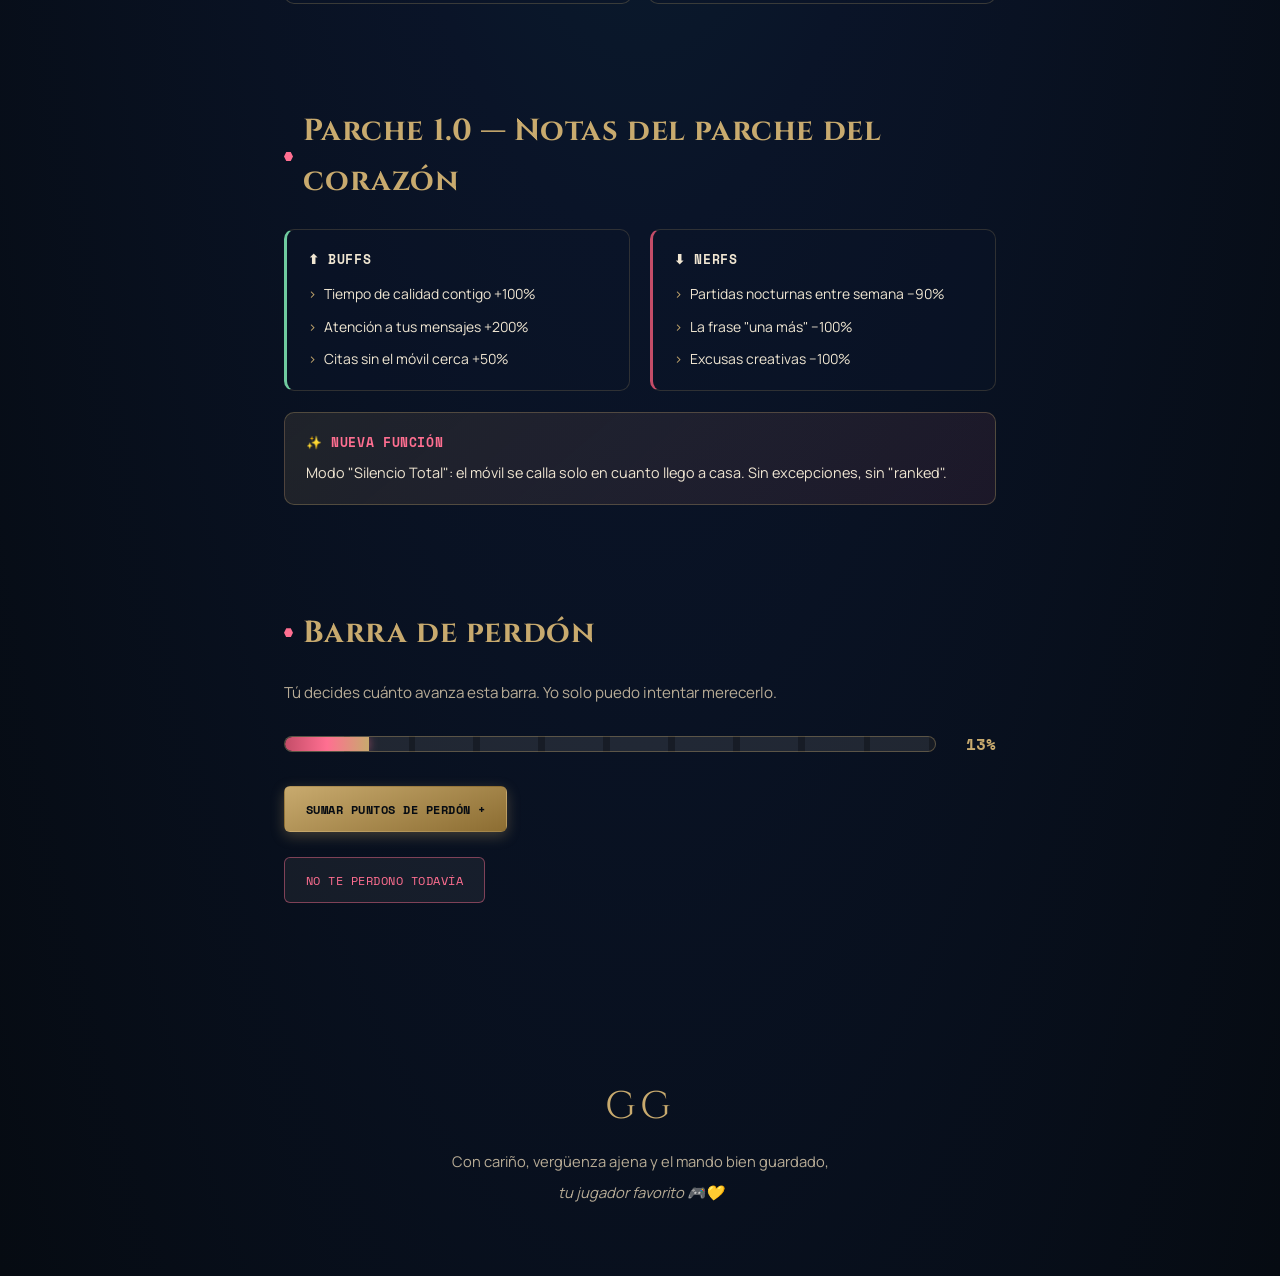
==== commit 257a6484: "Update index.html" ====
--- a/index.html
+++ b/index.html
@@ -1,103 +1,487 @@
 <!DOCTYPE html>
-<html lang="en">
+<html lang="es">
 <head>
-    <meta charset="UTF-8">
-    <meta name="viewport" content="width=device-width, initial-scale=1.0">
-    <title>VideoGame Hub | Your Ultimate Gaming Destination</title>
-    <link rel="stylesheet" href="styles.css">
+<meta charset="UTF-8">
+<meta name="viewport" content="width=device-width, initial-scale=1.0">
+<title>Disculpas Oficiales — Parche del Corazón</title>
+<link rel="preconnect" href="https://fonts.googleapis.com">
+<link rel="preconnect" href="https://fonts.gstatic.com" crossorigin>
+<link href="https://fonts.googleapis.com/css2?family=Cinzel:wght@600;700;900&family=Manrope:wght@400;500;700;800&family=Space+Mono:wght@400;700&display=swap" rel="stylesheet">
+<style>
+  :root{
+    --rift-navy:#0A1428;
+    --rift-navy-deep:#060B12;
+    --hex-teal:#0A323C;
+    --hex-teal-light:#144552;
+    --gold:#C8AA6E;
+    --gold-deep:#8C6D32;
+    --rose:#FF6F91;
+    --rose-deep:#C44D68;
+    --parchment:#F0E6D2;
+    --parchment-dim:#B8AC96;
+    --green:#6FCB9F;
+  }
+
+  *{ box-sizing:border-box; margin:0; padding:0; }
+  html{ scroll-behavior:smooth; }
+  body{
+    background:radial-gradient(ellipse at top, var(--hex-teal) 0%, var(--rift-navy) 45%, var(--rift-navy-deep) 100%);
+    color:var(--parchment);
+    font-family:'Manrope', sans-serif;
+    min-height:100vh;
+    overflow-x:hidden;
+    line-height:1.65;
+  }
+
+  .particles{ position:fixed; inset:0; overflow:hidden; pointer-events:none; z-index:0; }
+  .particle{
+    position:absolute; bottom:-10px; border-radius:50%;
+    opacity:0; animation:floatUp linear infinite;
+    box-shadow:0 0 6px currentColor;
+  }
+  @keyframes floatUp{
+    0%{ transform:translateY(0) scale(1); opacity:0; }
+    10%{ opacity:.85; }
+    90%{ opacity:.5; }
+    100%{ transform:translateY(-110vh) scale(.4); opacity:0; }
+  }
+
+  .hud-bar{
+    position:sticky; top:0; z-index:10;
+    background:rgba(6,11,18,.78); backdrop-filter:blur(6px);
+    border-bottom:1px solid rgba(200,170,110,.25);
+    padding:.7rem 1.2rem;
+    display:flex; align-items:center; gap:.6rem;
+    font-family:'Space Mono', monospace; font-size:.7rem;
+    letter-spacing:.08em; text-transform:uppercase; color:var(--parchment-dim);
+  }
+  .hex-icon{
+    width:13px; height:13px; flex-shrink:0; background:var(--gold);
+    clip-path:polygon(25% 0,75% 0,100% 50%,75% 100%,25% 100%,0 50%);
+    box-shadow:0 0 6px var(--gold);
+  }
+  .hud-bar strong{ color:var(--rose); }
+
+  main, footer{ position:relative; z-index:1; }
+
+  .screen{ max-width:760px; margin:0 auto; padding:3.2rem 1.5rem; }
+
+  .hero{ text-align:center; padding:5rem 1.5rem 3.6rem; }
+  .loading-tag{
+    font-family:'Space Mono'; font-size:.7rem; letter-spacing:.16em;
+    text-transform:uppercase; color:var(--parchment-dim); margin-bottom:.9rem;
+  }
+  .loading-bar{
+    width:220px; height:6px; margin:0 auto 2.2rem; border-radius:3px;
+    background:rgba(240,230,210,.12); border:1px solid rgba(200,170,110,.3); overflow:hidden;
+  }
+  .loading-fill{
+    height:100%; width:0%; border-radius:3px;
+    background:linear-gradient(90deg, var(--gold-deep), var(--gold));
+    box-shadow:0 0 8px var(--gold);
+    animation:fillLoad 1.8s ease-out forwards;
+  }
+  @keyframes fillLoad{ to{ width:100%; } }
+
+  h1{
+    font-family:'Cinzel', serif; font-weight:900;
+    font-size:clamp(2.6rem, 9vw, 4.6rem); letter-spacing:.04em;
+    color:var(--gold);
+    text-shadow:0 0 18px rgba(200,170,110,.5), 0 0 40px rgba(255,111,145,.18);
+    animation:glowPulse 3.5s ease-in-out infinite;
+  }
+  @keyframes glowPulse{
+    0%,100%{ text-shadow:0 0 18px rgba(200,170,110,.5), 0 0 40px rgba(255,111,145,.18); }
+    50%{ text-shadow:0 0 28px rgba(200,170,110,.75), 0 0 55px rgba(255,111,145,.32); }
+  }
+  .hero-sub{ margin-top:1rem; font-size:1.05rem; color:var(--parchment-dim); font-style:italic; }
+
+  section h2{
+    font-family:'Cinzel'; font-weight:700; font-size:clamp(1.4rem,4vw,1.9rem);
+    color:var(--gold); margin-bottom:1.4rem; letter-spacing:.02em;
+    display:flex; align-items:center; gap:.65rem;
+  }
+  section h2::before{
+    content:''; width:9px; height:9px; flex-shrink:0; background:var(--rose);
+    clip-path:polygon(25% 0,75% 0,100% 50%,75% 100%,25% 100%,0 50%);
+  }
+
+  .report-card{
+    background:linear-gradient(160deg, rgba(20,69,82,.55), rgba(10,20,40,.65));
+    border:1px solid rgba(200,170,110,.35); border-radius:14px;
+    padding:2rem 1.8rem; box-shadow:0 10px 30px rgba(0,0,0,.35);
+    position:relative; overflow:hidden;
+  }
+  .report-card::before{
+    content:''; position:absolute; top:0; right:0;
+    border-style:solid; border-width:0 46px 46px 0;
+    border-color:transparent rgba(200,170,110,.22) transparent transparent;
+  }
+  .report-header{ display:flex; align-items:center; gap:1rem; flex-wrap:wrap; margin-bottom:1.7rem; }
+  .result-badge{
+    font-family:'Space Mono'; font-weight:700; font-size:.72rem; letter-spacing:.12em;
+    text-transform:uppercase; color:var(--rift-navy-deep); background:var(--rose);
+    padding:.35rem .8rem; border-radius:4px;
+  }
+  .report-header h2{ margin:0; }
+  .report-stats{ display:grid; grid-template-columns:repeat(3,1fr); gap:1rem; margin-bottom:1.8rem; }
+  .stat{ text-align:center; }
+  .stat-label{
+    display:block; font-family:'Space Mono'; font-size:.62rem; letter-spacing:.05em;
+    text-transform:uppercase; color:var(--parchment-dim); margin-bottom:.4rem;
+  }
+  .stat-value{ font-family:'Cinzel'; font-size:1rem; color:var(--parchment); }
+
+  .kda-row{
+    display:flex; align-items:flex-start; justify-content:center; gap:.7rem; flex-wrap:wrap;
+    padding-top:1.3rem; border-top:1px dashed rgba(200,170,110,.3);
+  }
+  .kda-item{ text-align:center; min-width:92px; }
+  .kda-num{ display:block; font-family:'Space Mono'; font-size:1.8rem; font-weight:700; color:var(--gold); }
+  .kda-label{ display:block; font-size:.66rem; color:var(--parchment-dim); margin-top:.25rem; }
+  .kda-sep{ font-family:'Space Mono'; font-size:1.8rem; color:rgba(240,230,210,.3); align-self:center; }
+
+  .confession-text{ border-left:3px solid rgba(200,170,110,.4); padding-left:1.3rem; }
+  .confession-text p{ margin-bottom:1rem; font-size:1rem; }
+  .confession-text p:last-child{ margin-bottom:0; }
+
+  .evidence-grid{ display:grid; grid-template-columns:repeat(2,1fr); gap:1rem; }
+  .evidence-card{
+    background:rgba(10,20,40,.5); border:1px solid rgba(200,170,110,.25); border-radius:10px;
+    padding:1.3rem 1.1rem; text-align:center;
+    transition:transform .25s ease, border-color .25s ease, box-shadow .25s ease;
+  }
+  .evidence-card:hover{ transform:translateY(-4px); border-color:var(--gold); box-shadow:0 8px 22px rgba(200,170,110,.18); }
+  .evidence-icon{
+    width:42px; height:42px; margin:0 auto .8rem;
+    background:linear-gradient(160deg, var(--hex-teal-light), var(--rift-navy));
+    clip-path:polygon(25% 0,75% 0,100% 50%,75% 100%,25% 100%,0 50%);
+    display:flex; align-items:center; justify-content:center; font-size:1.2rem;
+    border:1px solid var(--gold-deep);
+  }
+  .evidence-card p{ font-size:.86rem; color:var(--parchment); }
+
+  .patch-columns{ display:grid; grid-template-columns:1fr 1fr; gap:1.3rem; margin-bottom:1.3rem; }
+  .patch-col{
+    background:rgba(10,20,40,.4); border-radius:10px; padding:1.2rem 1.3rem;
+    border:1px solid rgba(200,170,110,.2);
+  }
+  .patch-col.buffs{ border-left:3px solid var(--green); }
+  .patch-col.nerfs{ border-left:3px solid var(--rose-deep); }
+  .patch-col h3{ font-family:'Space Mono'; font-size:.8rem; letter-spacing:.05em; margin-bottom:.8rem; text-transform:uppercase; }
+  .patch-col ul{ list-style:none; display:flex; flex-direction:column; gap:.6rem; }
+  .patch-col li{ font-size:.87rem; padding-left:1rem; position:relative; }
+  .patch-col li::before{ content:'›'; position:absolute; left:0; color:var(--gold); }
+
+  .patch-feature{
+    background:linear-gradient(140deg, rgba(200,170,110,.12), rgba(255,111,145,.08));
+    border:1px solid rgba(200,170,110,.3); border-radius:10px; padding:1.2rem 1.3rem;
+  }
+  .patch-feature h3{
+    font-family:'Space Mono'; font-size:.8rem; text-transform:uppercase;
+    letter-spacing:.05em; color:var(--rose); margin-bottom:.5rem;
+  }
+  .patch-feature p{ font-size:.9rem; }
+
+  .forgive-intro{ color:var(--parchment-dim); margin-bottom:1.6rem; font-size:.95rem; }
+  .forgive-bar-wrap{ display:flex; align-items:center; gap:.9rem; }
+  .rank-bar{
+    flex:1; height:16px; border-radius:8px; position:relative; overflow:hidden;
+    background:rgba(240,230,210,.1); border:1px solid rgba(200,170,110,.35);
+    background-image:repeating-linear-gradient(90deg, transparent 0 9%, rgba(0,0,0,.28) 9% 10%);
+  }
+  .rank-fill{
+    position:absolute; left:0; top:0; height:100%; width:13%; border-radius:8px 0 0 8px;
+    background:linear-gradient(90deg, var(--rose-deep), var(--rose), var(--gold));
+    box-shadow:0 0 10px rgba(255,111,145,.5);
+    transition:width .6s cubic-bezier(.4,0,.2,1);
+  }
+  #forgivePercent{ font-family:'Space Mono'; font-weight:700; color:var(--gold); min-width:46px; text-align:right; }
+
+  .forgive-actions{ display:flex; flex-direction:column; gap:1.6rem; margin-top:1.8rem; }
+  .btn{
+    font-family:'Space Mono'; font-size:.76rem; letter-spacing:.04em; text-transform:uppercase;
+    padding:.8rem 1.3rem; border-radius:6px; cursor:pointer; border:1px solid transparent;
+    transition:transform .15s ease, box-shadow .15s ease; align-self:flex-start;
+  }
+  .btn:focus-visible{ outline:2px solid var(--rose); outline-offset:3px; }
+  .btn-gold{
+    background:linear-gradient(160deg, var(--gold), var(--gold-deep)); color:var(--rift-navy-deep);
+    font-weight:700; box-shadow:0 4px 14px rgba(200,170,110,.3);
+  }
+  .btn-gold:hover{ transform:translateY(-2px); box-shadow:0 6px 18px rgba(200,170,110,.45); }
+  .btn-gold:disabled{ opacity:.55; cursor:default; transform:none; box-shadow:none; }
+
+  .dodge-zone{ position:relative; width:100%; max-width:320px; height:110px; }
+  .btn-ghost{
+    position:absolute; left:0; top:0;
+    background:rgba(240,230,210,.06); border:1px solid rgba(255,111,145,.45); color:var(--rose);
+  }
+  .btn-ghost:hover{ box-shadow:0 0 14px rgba(255,111,145,.25); }
+
+  .full-forgive-msg{
+    margin-top:1.8rem; padding:1.3rem 1.4rem; border-radius:10px; text-align:center; font-size:1rem;
+    background:linear-gradient(160deg, rgba(255,111,145,.14), rgba(200,170,110,.1));
+    border:1px solid rgba(255,111,145,.4);
+  }
+  .hidden{ display:none; }
+
+  .gg-screen{ text-align:center; padding:3.5rem 1.5rem 4.5rem; }
+  .gg-text{ font-family:'Cinzel'; font-size:2.4rem; color:var(--gold); letter-spacing:.1em; margin-bottom:.7rem; }
+  .gg-screen p{ color:var(--parchment-dim); font-size:.92rem; }
+  .signature{ margin-top:.4rem; color:var(--rose); font-style:italic; }
+
+  .floating-heart{ position:fixed; pointer-events:none; font-size:1.3rem; z-index:50; animation:heartPop 1.1s ease-out forwards; }
+  @keyframes heartPop{
+    0%{ transform:translate(0,0) scale(.6); opacity:1; }
+    100%{ transform:translate(var(--dx,0px), -90px) scale(1.1); opacity:0; }
+  }
+
+  .reveal{ opacity:0; transform:translateY(24px); transition:opacity .7s ease, transform .7s ease; }
+  .reveal.in-view{ opacity:1; transform:translateY(0); }
+
+  @media (max-width:560px){
+    .report-stats{ grid-template-columns:1fr; gap:.9rem; }
+    .evidence-grid{ grid-template-columns:1fr; }
+    .patch-columns{ grid-template-columns:1fr; }
+  }
+
+  @media (prefers-reduced-motion: reduce){
+    *{ animation:none !important; transition:none !important; }
+    .reveal{ opacity:1; transform:none; }
+  }
+</style>
 </head>
 <body>
-    <header>
-        <nav class="navbar">
-            <div class="logo">VIDEOGAME HUB</div>
-            <ul class="nav-links">
-                <li><a href="index.html" class="active">Home</a></li>
-                <li><a href="reviews.html">Reviews</a></li>
-                <li><a href="guides.html">Guides</a></li>
-                <li><a href="news.html">News</a></li>
-                <li><a href="community.html">Community</a></li>
-                <li><a href="#">Shop</a></li>
-            </ul>
-            <div class="search-icon">🔍</div>
-            <div class="search-icon" id="theme-toggle" style="cursor: pointer;" title="Toggle dark/light mode">🌙</div>
-        </nav>
-    </header>
-    <section class="hero">
-        <div class="hero-overlay">
-            <h1>WELCOME TO THE ULTIMATE<br><span>GAMING DESTINATION</span></h1>
-            <p>Latest news, in-depth reviews, expert guides, and a thriving community — all in one place.</p>
-            <div class="hero-buttons">
-                <a href="#" class="btn-primary">Explore Now</a>
-                <a href="#" class="btn-secondary">Join Community</a>
-            </div>
+
+<div class="particles" id="particles" aria-hidden="true"></div>
+
+<header class="hud-bar">
+  <span class="hex-icon"></span>
+  <span>ESTADO DE LA RELACIÓN: <strong>EN REPARACIÓN</strong></span>
+</header>
+
+<main>
+
+  <section class="screen hero">
+    <div class="loading-tag">Cargando disculpa oficial...</div>
+    <div class="loading-bar"><div class="loading-fill"></div></div>
+    <h1>PERDÓN</h1>
+    <p class="hero-sub">Un parche de emergencia para reparar lo que rompí jugando demasiadas partidas.</p>
+  </section>
+
+  <section class="screen report reveal">
+    <div class="report-card">
+      <div class="report-header">
+        <span class="result-badge">Derrota</span>
+        <h2>Reporte post-partida</h2>
+      </div>
+      <div class="report-stats">
+        <div class="stat">
+          <span class="stat-label">Duración de la negligencia</span>
+          <span class="stat-value">Toda la noche (literal)</span>
         </div>
-    </section>
-    <section class="featured">
-        <h2 class="section-title">TRENDING NOW</h2>
-        <p class="section-subtitle">The games everyone is talking about this week</p>
-
-        <div class="cards-container">
-            <div class="game-card">
-                <img src="./imagenes/Minecraft-Logo-2013-2021.png" alt="Minecraft" class="card-img">
-                <div class="card-info">
-                    <span class="tag">Sandbox</span>
-                    <h3>Minecraft</h3>
-                    <p>Over 200 million copies sold. Build, explore, and survive in infinite worlds.</p>
-                    <a href="#" class="card-link">Read Review →</a>
-                </div>
-            </div>
-            <div class="game-card">
-                <img src="./imagenes/fortnite.jpeg" alt="Fortnite" class="card-img">
-                <div class="card-info">
-                    <span class="tag">Battle Royale</span>
-                    <h3>Fortnite</h3>
-                    <p>Millions of daily players. Drop in, build up, and be the last one standing.</p>
-                    <a href="#" class="card-link">Read Review →</a>
-                </div>
-            </div>
-            <div class="game-card">
-                <img src="./imagenes/expedition33.jpg" alt="Clair Obscur Expedition 33" class="card-img">
-                <div class="card-info">
-                    <span class="tag winner">GOTY Winner</span>
-                    <h3>Clair Obscur: Expedition 33</h3>
-                    <p>Crowned Game of the Year. A breathtaking journey you can't miss.</p>
-                    <a href="#" class="card-link">Read Review →</a>
-                </div>
-            </div>
-
+        <div class="stat">
+          <span class="stat-label">Excusas usadas</span>
+          <span class="stat-value">Once, más o menos</span>
         </div>
-    </section>
-    <section class="why-us">
-        <h2 class="section-title">WHY VIDEOGAME HUB?</h2>
-        <div class="features-grid">
-            <div class="feature-item">
-                <span class="feature-icon">⚡</span>
-                <h4>Fast & Responsive</h4>
-                <p>Lightning-fast loading on mobile, tablet, and desktop.</p>
-            </div>
-            <div class="feature-item">
-                <span class="feature-icon">🎯</span>
-                <h4>User-Focused Design</h4>
-                <p>Intuitive navigation built for the gaming community.</p>
-            </div>
-            <div class="feature-item">
-                <span class="feature-icon">🔒</span>
-                <h4>Secure & Reliable</h4>
-                <p>Encrypted authentication and constant uptime.</p>
-            </div>
+        <div class="stat">
+          <span class="stat-label">Amor que siento por ti</span>
+          <span class="stat-value">∞ (de verdad)</span>
         </div>
-    </section>
-    <footer>
-        <div class="footer-content">
-            <div class="footer-logo">VIDEOGAME HUB</div>
-            <p>&copy; 2026 VideoGame Hub. All rights reserved.</p>
-            <div class="footer-links">
-                <a href="#">Privacy Policy</a>
-                <a href="#">Terms of Service</a>
-                <a href="#">Contact</a>
-            </div>
-        </div>
-    </footer>
-    <script src="script.js"></script>
+      </div>
+      <div class="kda-row">
+        <div class="kda-item"><span class="kda-num">0</span><span class="kda-label">Excusas válidas</span></div>
+        <span class="kda-sep">/</span>
+        <div class="kda-item"><span class="kda-num">5</span><span class="kda-label">Promesas reales</span></div>
+        <span class="kda-sep">/</span>
+        <div class="kda-item"><span class="kda-num">1</span><span class="kda-label">Corazón que voy a reparar</span></div>
+      </div>
+    </div>
+  </section>
+
+  <section class="screen confession reveal">
+    <h2>Mi confesión</h2>
+    <div class="confession-text">
+      <p>Lo admito: entré a hacer "una partidita rápida" y salí cuatro horas después, con el chat en silencio y tú esperándome al otro lado.</p>
+      <p>Jugué con otra persona como si fuera lo más importante del mundo, cuando lo más importante ya lo tenía esperándome fuera de la pantalla.</p>
+      <p>No fue justo. Tus mensajes merecían más que un "ahora te leo", y tú mereces algo mejor que competir con una partida de LoL.</p>
+    </div>
+  </section>
+
+  <section class="screen evidence reveal">
+    <h2>Las pruebas en mi contra</h2>
+    <div class="evidence-grid">
+      <div class="evidence-card">
+        <div class="evidence-icon">🎮</div>
+        <p>37 partidas seguidas en una sola noche</p>
+      </div>
+      <div class="evidence-card">
+        <div class="evidence-icon">💬</div>
+        <p>Cinco "ya voy" que nunca llegaron a tiempo</p>
+      </div>
+      <div class="evidence-card">
+        <div class="evidence-icon">🔇</div>
+        <p>Notificaciones silenciadas justo cuando más me necesitabas</p>
+      </div>
+      <div class="evidence-card">
+        <div class="evidence-icon">🔁</div>
+        <p>La frase "una más" repetida... demasiadas veces</p>
+      </div>
+    </div>
+  </section>
+
+  <section class="screen patch reveal">
+    <h2>Parche 1.0 — Notas del parche del corazón</h2>
+    <div class="patch-columns">
+      <div class="patch-col buffs">
+        <h3>⬆ Buffs</h3>
+        <ul>
+          <li>Tiempo de calidad contigo +100%</li>
+          <li>Atención a tus mensajes +200%</li>
+          <li>Citas sin el móvil cerca +50%</li>
+        </ul>
+      </div>
+      <div class="patch-col nerfs">
+        <h3>⬇ Nerfs</h3>
+        <ul>
+          <li>Partidas nocturnas entre semana −90%</li>
+          <li>La frase "una más" −100%</li>
+          <li>Excusas creativas −100%</li>
+        </ul>
+      </div>
+    </div>
+    <div class="patch-feature">
+      <h3>✨ Nueva función</h3>
+      <p>Modo "Silencio Total": el móvil se calla solo en cuanto llego a casa. Sin excepciones, sin "ranked".</p>
+    </div>
+  </section>
+
+  <section class="screen forgive reveal">
+    <h2>Barra de perdón</h2>
+    <p class="forgive-intro">Tú decides cuánto avanza esta barra. Yo solo puedo intentar merecerlo.</p>
+    <div class="forgive-bar-wrap">
+      <div class="rank-bar"><div class="rank-fill" id="forgiveFill"></div></div>
+      <span id="forgivePercent">13%</span>
+    </div>
+    <div class="forgive-actions">
+      <button class="btn btn-gold" id="addForgive">Sumar puntos de perdón +</button>
+      <div class="dodge-zone" id="dodgeZone">
+        <button class="btn btn-ghost" id="dodgeBtn">No te perdono todavía</button>
+      </div>
+    </div>
+    <div class="full-forgive-msg hidden" id="fullForgiveMsg">
+      <p>¡Nivel máximo desbloqueado! Gracias por darme otra oportunidad. Prometo ser mejor compañero, dentro y fuera de la Grieta. Te quiero. 💛</p>
+    </div>
+  </section>
+
+</main>
+
+<footer class="gg-screen reveal">
+  <div class="gg-text">GG</div>
+  <p>Con cariño, vergüenza ajena y el mando bien guardado,</p>
+  <p class="signature">tu jugador favorito 🎮💛</p>
+</footer>
+
+<script>
+document.addEventListener('DOMContentLoaded', () => {
+
+  // Ambient particles
+  const particlesContainer = document.getElementById('particles');
+  for (let i = 0; i < 22; i++) {
+    const p = document.createElement('div');
+    p.className = 'particle';
+    const size = 3 + Math.random() * 4;
+    p.style.width = size + 'px';
+    p.style.height = size + 'px';
+    p.style.left = Math.random() * 100 + '%';
+    p.style.animationDuration = (7 + Math.random() * 8) + 's';
+    p.style.animationDelay = (Math.random() * 8) + 's';
+    p.style.color = Math.random() > 0.5 ? '#C8AA6E' : '#FF6F91';
+    p.style.background = 'currentColor';
+    particlesContainer.appendChild(p);
+  }
+
+  // Scroll reveal
+  const revealEls = document.querySelectorAll('.reveal');
+  const observer = new IntersectionObserver((entries) => {
+    entries.forEach((entry) => {
+      if (entry.isIntersecting) {
+        entry.target.classList.add('in-view');
+        observer.unobserve(entry.target);
+      }
+    });
+  }, { threshold: 0.15 });
+  revealEls.forEach((el) => observer.observe(el));
+
+  // Dodging "no perdono" button
+  const dodgeBtn = document.getElementById('dodgeBtn');
+  const dodgeZone = document.getElementById('dodgeZone');
+  let dodgeCount = 0;
+  const maxDodges = 5;
+
+  function moveDodgeBtn() {
+    const zoneRect = dodgeZone.getBoundingClientRect();
+    const btnRect = dodgeBtn.getBoundingClientRect();
+    const maxLeft = Math.max(zoneRect.width - btnRect.width, 0);
+    const maxTop = Math.max(zoneRect.height - btnRect.height, 0);
+    dodgeBtn.style.left = (Math.random() * maxLeft) + 'px';
+    dodgeBtn.style.top = (Math.random() * maxTop) + 'px';
+  }
+
+  function handleDodgeTrigger(e) {
+    dodgeCount++;
+    if (dodgeCount >= maxDodges) {
+      dodgeBtn.textContent = 'vale, vale... 😏';
+      dodgeBtn.style.position = 'static';
+      dodgeBtn.removeEventListener('mouseenter', handleDodgeTrigger);
+      dodgeBtn.removeEventListener('touchstart', handleDodgeTrigger);
+    } else {
+      moveDodgeBtn();
+    }
+  }
+  dodgeBtn.addEventListener('mouseenter', handleDodgeTrigger);
+  dodgeBtn.addEventListener('touchstart', (e) => { e.preventDefault(); handleDodgeTrigger(e); });
+
+  // Forgiveness bar
+  const fill = document.getElementById('forgiveFill');
+  const percentLabel = document.getElementById('forgivePercent');
+  const addBtn = document.getElementById('addForgive');
+  const fullMsg = document.getElementById('fullForgiveMsg');
+  let percent = 13;
+
+  function spawnHearts(x, y, count) {
+    const emojis = ['💛', '✨', '💗'];
+    for (let i = 0; i < count; i++) {
+      const h = document.createElement('span');
+      h.className = 'floating-heart';
+      h.textContent = emojis[Math.floor(Math.random() * emojis.length)];
+      h.style.left = (x + (Math.random() * 40 - 20)) + 'px';
+      h.style.top = y + 'px';
+      h.style.setProperty('--dx', (Math.random() * 60 - 30) + 'px');
+      document.body.appendChild(h);
+      setTimeout(() => h.remove(), 1200);
+    }
+  }
+
+  addBtn.addEventListener('click', () => {
+    percent = Math.min(100, percent + 15 + Math.floor(Math.random() * 11));
+    fill.style.width = percent + '%';
+    percentLabel.textContent = percent + '%';
+
+    const rect = addBtn.getBoundingClientRect();
+    spawnHearts(rect.left + rect.width / 2, rect.top, 5);
+
+    if (percent >= 100) {
+      addBtn.disabled = true;
+      addBtn.textContent = 'Perdón al 100%';
+      fullMsg.classList.remove('hidden');
+      spawnHearts(window.innerWidth / 2, window.innerHeight * 0.6, 18);
+      fullMsg.scrollIntoView({ behavior: 'smooth', block: 'center' });
+    }
+  });
+});
+</script>
+
 </body>
 </html>
